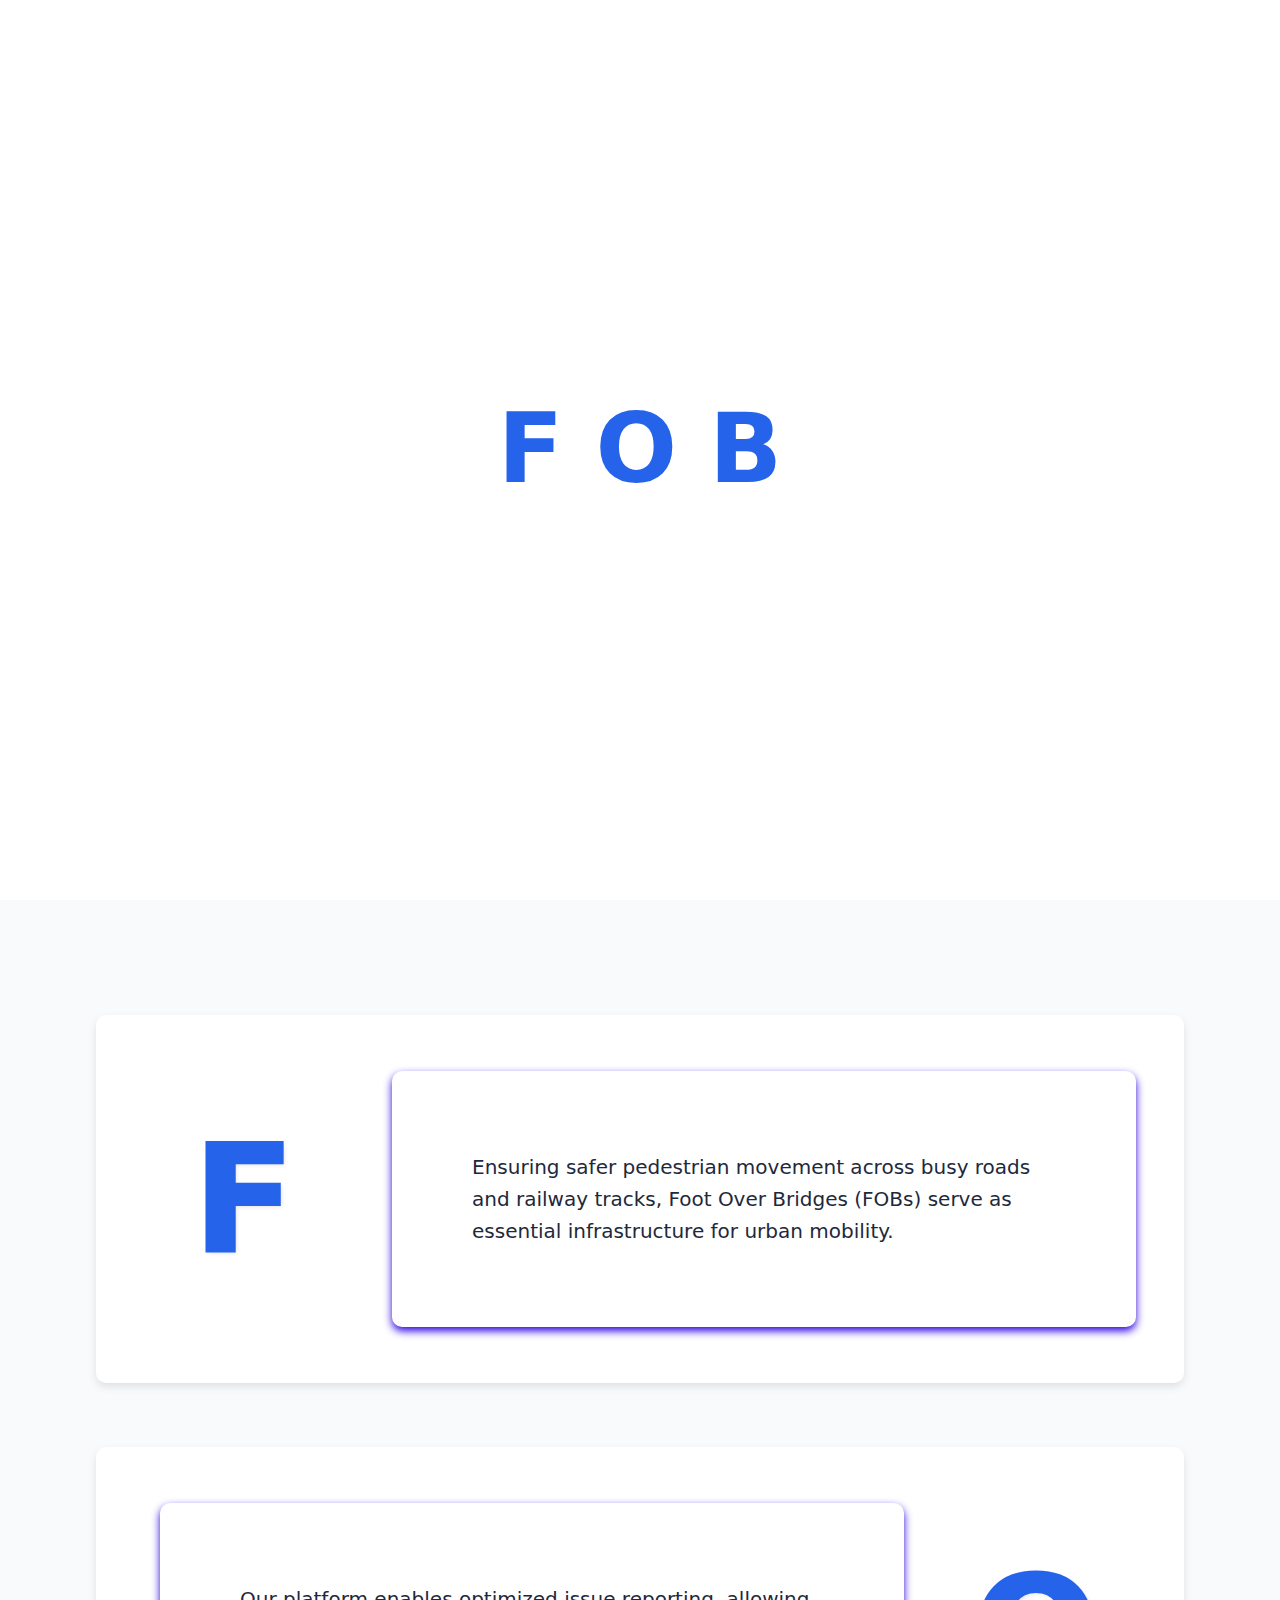
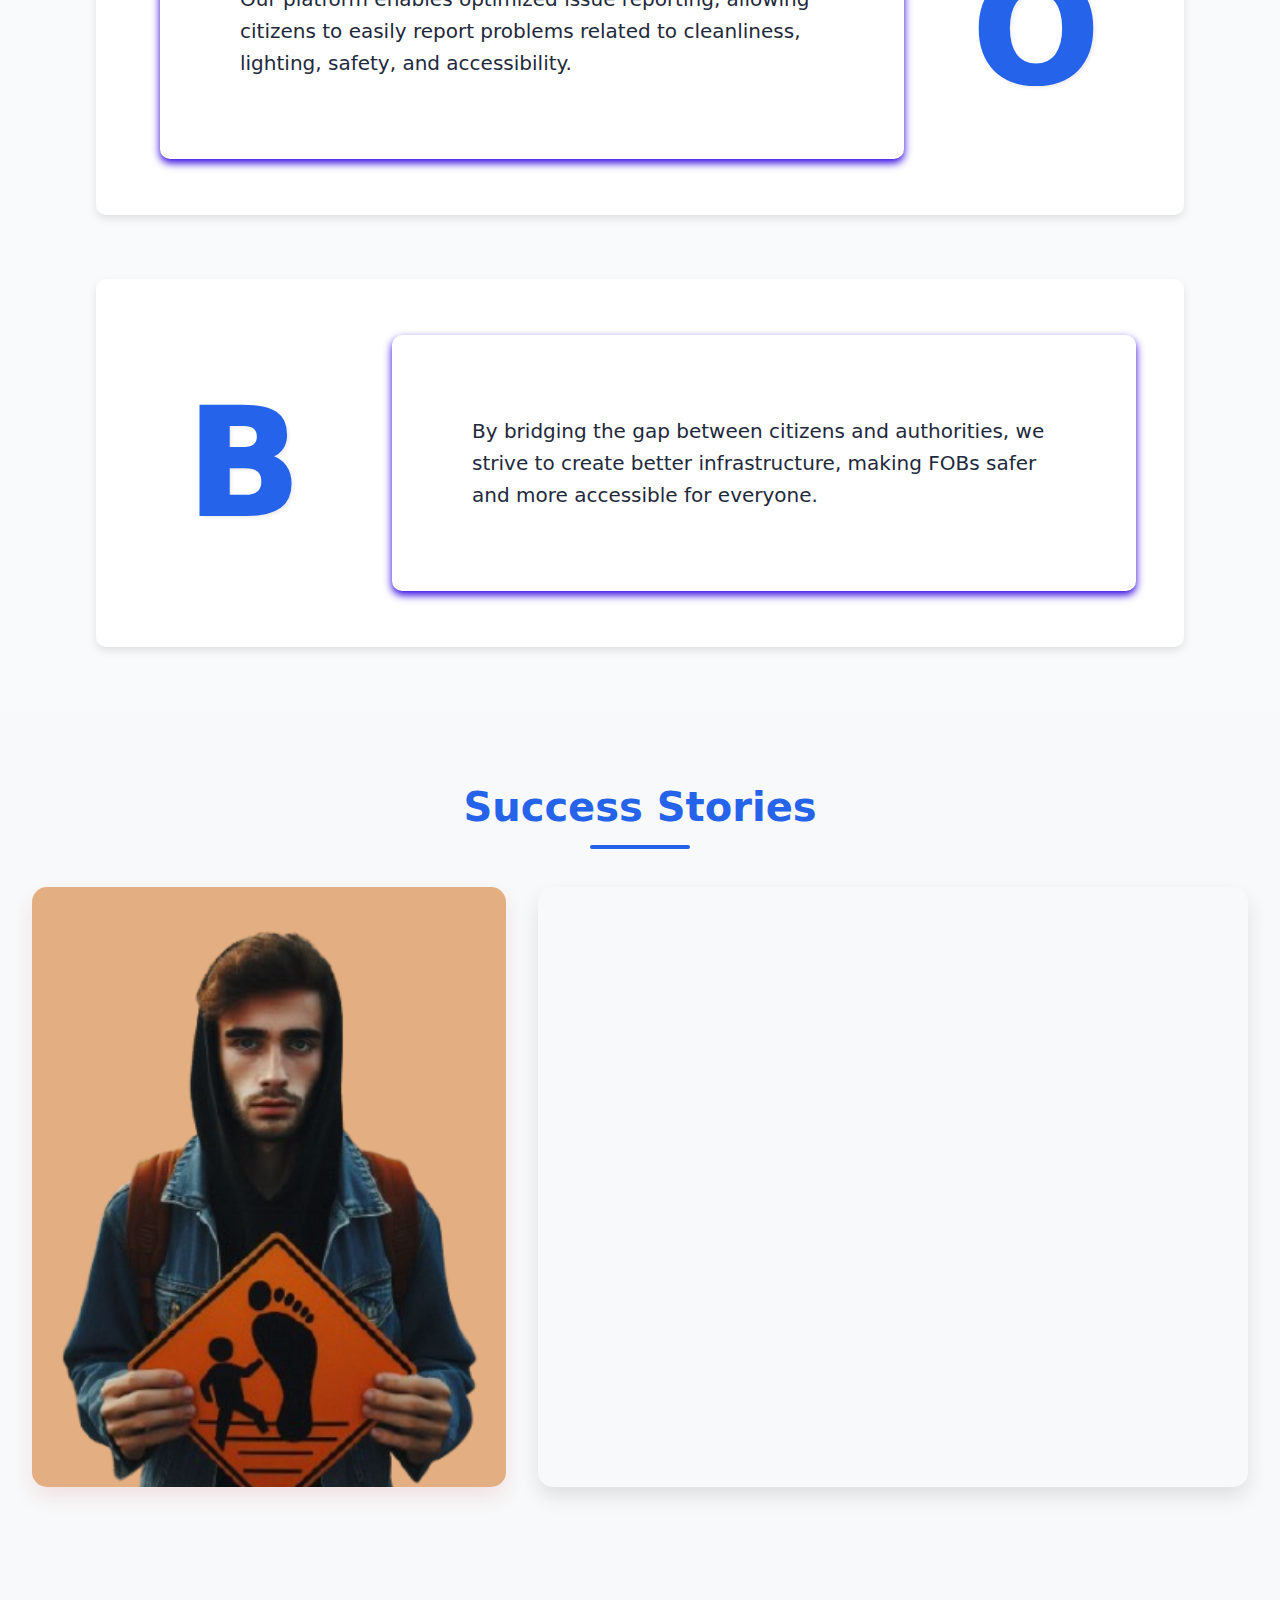
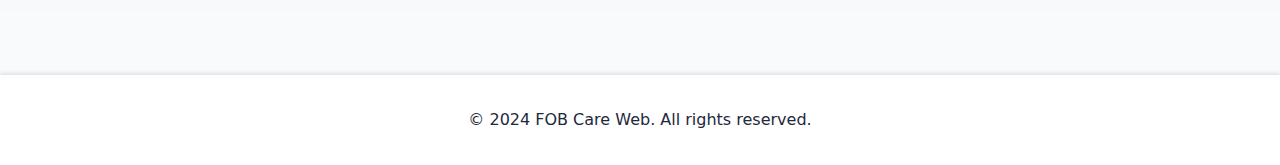
==== index.html @ 7dbd01ad "uploaded" ====
<!DOCTYPE html>
<html lang="en">
<head>
    <meta charset="UTF-8">
    <meta name="viewport" content="width=device-width, initial-scale=1.0">
    <title>FOB Care Web</title>
    <link rel="stylesheet" href="styles.css">
    <link rel="stylesheet" href="preloader.css">
  
</head>
<body>
    <!-- Preloader must be first element in body -->
    <div class="preloader">
        <div class="loader">
            <span class="letter">F</span>
            <span class="letter">O</span>
            <span class="letter">B</span>
        </div>
    </div>

    
    <nav class="navbar">
        <div class="nav-brand">FOB Care</div>
        <div class="nav-img">
            <img src="./Assets/img-1.png" alt="">
        <!-- <img src="./Assets/img-2.png" alt=""> -->
        </div>
        <ul class="nav-links">
            <!-- <li><a href="/" class="active">Home</a></li> -->
            <li><a href="/report.html">Report Issue</a></li>
            <!-- <li><a href="/about.html">About</a></li> -->
        </ul>
        <button class="mobile-menu" aria-label="Menu">
            <span></span>
            <span></span>
            <span></span>
        </button>
    </nav>
    
   
    <!-- https://media.istockphoto.com/id/1464033994/vector/pedestrian-bridge-over-the-road-in-the-city.jpg?s=612x612&w=0&k=20&c=4sXjrCrVqy48kPNddJQlP6oxWfRAxkTfW3t8BoJr6j8= -->

    <main>
        <section class="hero">
            <div class="slideshow">
                <div class="slide active">
                    <img src="https://media.istockphoto.com/id/1464033994/vector/pedestrian-bridge-over-the-road-in-the-city.jpg?s=612x612&w=0&k=20&c=4sXjrCrVqy48kPNddJQlP6oxWfRAxkTfW3t8BoJr6j8=" alt="FOB Image 1">
                </div>
                <div class="slide">
                    <img src="https://i0.wp.com/indiairf.com/wp-content/uploads/2021/04/2.jpg?fit=800%2C485&ssl=1" alt="FOB Image 2">
                </div>
                <div class="slide">
                    <img src="https://i0.wp.com/indiairf.com/wp-content/uploads/2021/04/22.jpg?fit=800%2C483&ssl=1" alt="FOB Image 3">
                </div>
                <button class="slide-btn prev" aria-label="Previous slide">❮</button>
                <button class="slide-btn next" aria-label="Next slide">❯</button>
            </div>
        </section>

        <section class="quick-actions">
            <div class="action-card">
                <h3>Report an Issue</h3>
                <p>Found a problem? Report here and we'll take care of it.</p>
                <a href="/report.html" class="btn">Report Now</a>
            </div>
           
            <div class="action-card">
                <h3>Make Suggestions</h3>
                <p>Help us improve FOB facilities with your suggestions.</p>
                <a href="/suggestions.html" class="btn">Suggest Now</a>
            </div>
        </section>

        <section>
            <div class="container">
                <div class="section">
                    <div class="letters">F</div>
                    <div class="card">Ensuring safer pedestrian movement across busy roads and railway tracks, Foot Over Bridges (FOBs) serve as essential infrastructure for urban mobility.</div>
                </div>
                <div class="section">
             
                    <div class="card">Our platform enables optimized issue reporting, allowing citizens to easily report problems related to cleanliness, lighting, safety, and accessibility.</div>
                  <div class="letters">O</div>
                </div>
                <div class="section">
                    <div class="letters">B</div>
                    <div class="card">By bridging the gap between citizens and authorities, we strive to create better infrastructure, making FOBs safer and more accessible for everyone.</div>
                </div>
            </div>
        </section>
    </main>

    <section class="success-story">
        <h2>Success Stories</h2>
        <div class="story-grid">
            <div class="story-card">
                <img src="./Assets/1000073910-removebg-preview (3).png" alt="Success Story 1"/>
            </div>
            <div class="story-card-2">
                <iframe src="https://www.youtube.com/embed/4c3TORsj12E?si=a6AoSbqplYJPWeFq" 
                        title="Road Safety Video 3" 
                        allowfullscreen></iframe>
            </div>
        </div>          
    </section>

    <footer>
        <p>&copy; 2024 FOB Care Web. All rights reserved.</p>
    </footer>

    <script src="js/preloader.js"></script>
    <script src="js/main.js"></script>
</body>
</html>
---- styles.css ----
:root {
    --primary-color: #2563eb;
    --secondary-color: #1e40af;
    --background-color: #f8fafc;
    --text-color: #1e293b;
    --border-radius: 8px;
}

* {
    margin: 0;
    padding: 0;
    box-sizing: border-box;
}

body {
    font-family: system-ui, -apple-system, sans-serif;
    line-height: 1.6;
    color: var(--text-color);
    background-color: var(--background-color);
}

/* Navbar */
.navbar {
    background-color: white;
    padding: 1rem 2rem;
    box-shadow: 0 2px 4px rgba(0,0,0,0.1);
    display: flex;
    justify-content: space-between;
    align-items: center;
    position: sticky;
    top: 0;
    z-index: 1000;
}

.nav-img{
    display: flex;
    justify-content: center;
    align-items: center;
    width: 50px;
    height: 50px;
}

.nav-brand {
    font-size: 1.5rem;
    font-weight: bold;
    color: var(--primary-color);
}

.nav-links {
    display: flex;
    gap: 2rem;
    list-style: none;
}

.nav-links a {
    text-decoration: none;
    color: var(--text-color);
    font-weight: 500;
    transition: color 0.3s;
}

.nav-links a:hover,
.nav-links a.active {
    color: var(--primary-color);
}

.mobile-menu {
    display: none;
}

/* Hero Section */
.hero {
    position: relative;
    height: 60vh;
    overflow: hidden;
    width: 100%;
    /* max-height: 600px;   */
}

.slideshow {
    height: 100%;
    position: relative;
    width: 100%;
}

.slide {
    position: absolute;
    top: 0;
    left: 0;
    width: 100%;
    height: 100%;
    opacity: 0;
    transition: opacity 0.5s ease-in-out;
}


.slide.active {
    opacity: 1;
}

.slide img {
    width: 100%;
    height: 100%;
    object-fit: cover;
    object-position: center;
}

.slide-btn {
    position: absolute;
    top: 50%;
    transform: translateY(-50%);
    background: rgba(0,0,0,0.5);
    color: white;
    border: none;
    padding: 1rem;
    cursor: pointer;
    font-size: 1.5rem;
    z-index: 2;
}

.prev { left: 1rem; }
.next { right: 1rem; }

/* Quick Actions */
.quick-actions {
    display: grid;
    grid-template-columns: repeat(auto-fit, minmax(300px, 1fr));
    gap: 2rem;
    padding: 4rem 2rem;
}

.action-card {
    background: white;
    padding: 2rem;
    border-radius: var(--border-radius);
    box-shadow: 0 2px 4px rgba(0,0,0,0.1);
    text-align: center;
}

.action-card h3 {
    color: var(--primary-color);
    margin-bottom: 1rem;
}

.btn {
    display: inline-block;
    padding: 0.75rem 1.5rem;
    background-color: var(--primary-color);
    color: white;
    text-decoration: none;
    border-radius: var(--border-radius);
    margin-top: 1rem;
    transition: background-color 0.3s;
}

.btn:hover {
    background-color: var(--secondary-color);
}

/* Map Section */
.map-section {
    padding: 4rem 2rem;
}

.map-section h2 {
    text-align: center;
    margin-bottom: 2rem;
}

#map {
    height: 400px;
    border-radius: var(--border-radius);
    overflow: hidden;
}

/* Footer */
footer {
    background-color: white;
    text-align: center;
    padding: 2rem;
    margin-top: 4rem;
    box-shadow: 0 -2px 4px rgba(0,0,0,0.1);
}

/* Responsive Design */
@media (max-width: 768px) {
    .nav-links {
        display: none;
    }

    .mobile-menu {
        display: block;
        background: none;
        border: none;
        cursor: pointer;
    }

    .mobile-menu span {
        display: block;
        width: 25px;
        height: 3px;
        background-color: var(--text-color);
        margin: 5px 0;
        transition: 0.3s;
    }

    .nav-links.active {
        display: flex;
        flex-direction: column;
        position: absolute;
        top: 100%;
        left: 0;
        right: 0;
        background-color: white;
        padding: 1rem;
        box-shadow: 0 2px 4px rgba(0,0,0,0.1);
    }

    .hero {
        height: 40vh;  /* Reduce height on mobile */
    }

    .slide-btn {
        padding: 0.5rem;  /* Smaller buttons on mobile */
        font-size: 1rem;
    }

    .prev { left: 0.5rem; }
    .next { right: 0.5rem; }
}

@media (max-width: 480px) {
    .hero {
        height: 30vh;  /* Even smaller height for very small devices */
    }
}

.container {
    width: 90%;  /* increased from 60% for better visibility */
    margin: 0 auto;  /* Add this to center the container */
    display: flex;   /* Add this to enable flex layout */
    flex-direction: column;  /* Add this to stack sections vertically */
    align-items: center;    /* Add this to center content horizontally */
    padding: 2rem;         /* Add some padding for better spacing */
    position: relative; /* Add this */
    z-index: 1; /* Add this */
}
.section {
    display: flex;
    align-items: center;
    justify-content: space-between;
    width: 100%;  /* changed from 140% */
    margin: 2rem 0; /* Increased margin */
    background: white;
    padding: 3rem; /* Increased padding */
    box-shadow: 0 4px 8px rgba(0, 0, 0, 0.1);
    border-radius: 10px;
    position: relative; /* Add this */
    z-index: 2; /* Add this */
    gap: 2rem;  /* added gap between letter and card */
}
.letters {
    display: block; /* Changed from flex */
    font-size: 150px;
    font-weight: 900; /* Increased from bold */
    color: var(--primary-color);
    min-width: 200px;  /* ensure minimum width */
    text-align: center;
    padding: 1rem;
    text-shadow: 2px 2px 4px rgba(0, 0, 0, 0.1);
    position: relative; /* Add this */
    z-index: 3; /* Add this */
    user-select: none; /* Prevent text selection */
    -webkit-text-stroke: 2px var(--primary-color); /* Add outline */
}
.card {
    flex: 1;
    padding: 5rem;
    margin-left: 1rem;
    /* background: #fff; */
    border-radius: 10px;
    width: 40%;
    font-size: 20px;
    box-shadow: 0 4px 8px rgb(44 0 222);
    z-index: 2;
}

.success-story {
    min-height: 100vh;
    background: #f8f9fa;
    padding: 4rem 2rem;
}

.success-story h2 {
    text-align: center;
    font-size: 2.5rem;
    color: var(--primary-color);
    margin-bottom: 3rem;
    position: relative;
}

.success-story h2:after {
    content: '';
    position: absolute;
    bottom: -10px;
    left: 50%;
    transform: translateX(-50%);
    width: 100px;
    height: 4px;
    background: var(--primary-color);
    border-radius: 2px;
}

.story-grid {
    display: flex;
    max-width: 1400px;
    margin: 0 auto;
    gap: 2rem;
    height: 600px;
}


.story-grid .story-card {
    width: 40%;
    position: relative;
    border-radius: 15px;
    overflow: hidden;
    background: rgb(227 174 129);
    box-shadow: 0 10px 20px rgba(178, 25, 25, 0.1);
    transition: transform 0.3s ease;
}

.story-grid .story-card:hover {
    transform: translateY(-10px);
}

.story-grid .story-card img {
    width: 100%;
    height: 100%;
    object-fit: cover;
    transition: transform 0.3s ease;
}

.story-grid .story-card:hover img {
    transform: scale(1.05);
}

.story-grid .story-card-2 {
    width: 60%;
    border-radius: 15px;
    overflow: hidden;
    box-shadow: 0 10px 20px rgba(0, 0, 0, 0.1);
}

.story-grid .story-card-2 iframe {
    width: 100%;
    height: 100%;
    border: none;
}

@media (max-width: 768px) {
    .story-grid {
        flex-direction: column;
        height: auto;
    }

    .story-grid .story-card,
    .story-grid .story-card-2 {
        width: 100%;
        height: 400px;
    }
}

@media (max-width: 480px) {
    .success-story {
        padding: 2rem 1rem;
    }

    .success-story h2 {
        font-size: 2rem;
    }

    .story-grid .story-card,
    .story-grid .story-card-2 {
        height: 300px;
    }
}

/* Comprehensive Responsive Design */
@media (min-width: 1400px) {
    .container {
        width: 80%;
        max-width: 1600px;
    }

    .hero {
        height: 70vh;
    }
}

@media (max-width: 1200px) {
    .container {
        width: 75%;
    }

    .section {
        width: 120%;
        padding: 40px;
    }

    .letter {
        font-size: 120px;
    }

    .quick-actions {
        grid-template-columns: repeat(2, 1fr);
    }
}

@media (max-width: 992px) {
    .container {
        width: 85%;
    }

    .section {
        width: 100%;
        flex-direction: column;
        gap: 2rem;
    }

    .letter {
        font-size: 100px;
    }

    .nav-img {
        width: 40px;
        height: 40px;
    }

    .hero {
        height: 50vh;
    }
}

@media (max-width: 768px) {
    /* ...existing mobile menu code... */

    .container {
        width: 95%;
        padding: 1rem;
    }

    .section {
        padding: 2rem;
    }

    .letter {
        font-size: 120px;
        margin-bottom: 1rem;
    }

    .card {
        margin-left: 0;
        margin-top: 1rem;
    }

    .quick-actions {
        grid-template-columns: 1fr;
        padding: 2rem 1rem;
    }

    .action-card {
        padding: 1.5rem;
    }

    .nav-brand {
        font-size: 1.2rem;
    }

    .section {
        flex-direction: column;
        padding: 1.5rem;
    }

    .letter {
        color: #2563eb;
        font-size: 120px;
        min-width: 150px;
    }
}

@media (max-width: 480px) {
    /* ...existing mobile code... */

    .section {
        padding: 20px;
    }

    .letter {
        font-size: 60px;
    }

    .card {
        padding: 15px;
    }

    .nav-img {
        width: 30px;
        height: 30px;
    }

    .btn {
        padding: 0.5rem 1rem;
        font-size: 0.9rem;
    }

    .letter {
        font-size: 100px;
        min-width: 120px;
    }
}

/* Fix for devices with notch */
@supports (padding-top: env(safe-area-inset-top)) {
    .navbar {
        padding-top: calc(1rem + env(safe-area-inset-top));
        padding-left: calc(1rem + env(safe-area-inset-left));
        padding-right: calc(1rem + env(safe-area-inset-right));
    }
}

/* Fix for ultra-wide screens */
@media (min-aspect-ratio: 21/9) {
    .hero {
        max-height: 800px;
    }
}

/* Fix for landscape mode on mobile */
@media (max-height: 500px) and (orientation: landscape) {
    .hero {
        height: 100vh;
    }

    .nav-links.active {
        max-height: 80vh;
        overflow-y: auto;
    }

    .section {
        flex-direction: row;
    }
}

/* Add smooth scrolling for the whole page */
html {
    scroll-behavior: smooth;
}

/* Fix for reduced motion preference */
@media (prefers-reduced-motion: reduce) {
    html {
        scroll-behavior: auto;
    }

    * {
        transition: none !important;
        animation: none !important;
    }
}
---- preloader.css ----
.preloader {
    position: fixed;
    top: 0;
    left: 0;
    width: 100%;
    height: 100vh;
    background: #ffffff;
    display: flex;
    justify-content: center;
    align-items: center;
    z-index: 99999;
}

.preloader.fade-out {
    opacity: 0;
    visibility: hidden;
    transition: all 0.5s ease-out;
}

.loader {
    display: flex;
    gap: 2rem;
}

.loader .letter {
    font-size: 6rem;
    font-weight: 900;
    color: #2563eb;
    animation: bounce 1s ease-in-out infinite;
    opacity: 0;
    transform: translateY(50px);
}

.loader .letter.visible {
    opacity: 1;
    transform: translateY(0);
    transition: opacity 0.5s ease-out, transform 0.5s ease-out;
}

.loader .letter:nth-child(1) { animation-delay: 0s; }
.loader .letter:nth-child(2) { animation-delay: 0.2s; }
.loader .letter:nth-child(3) { animation-delay: 0.4s; }

@keyframes bounce {
    0%, 100% {
        transform: translateY(0);
    }
    50% {
        transform: translateY(-30px);
    }
}
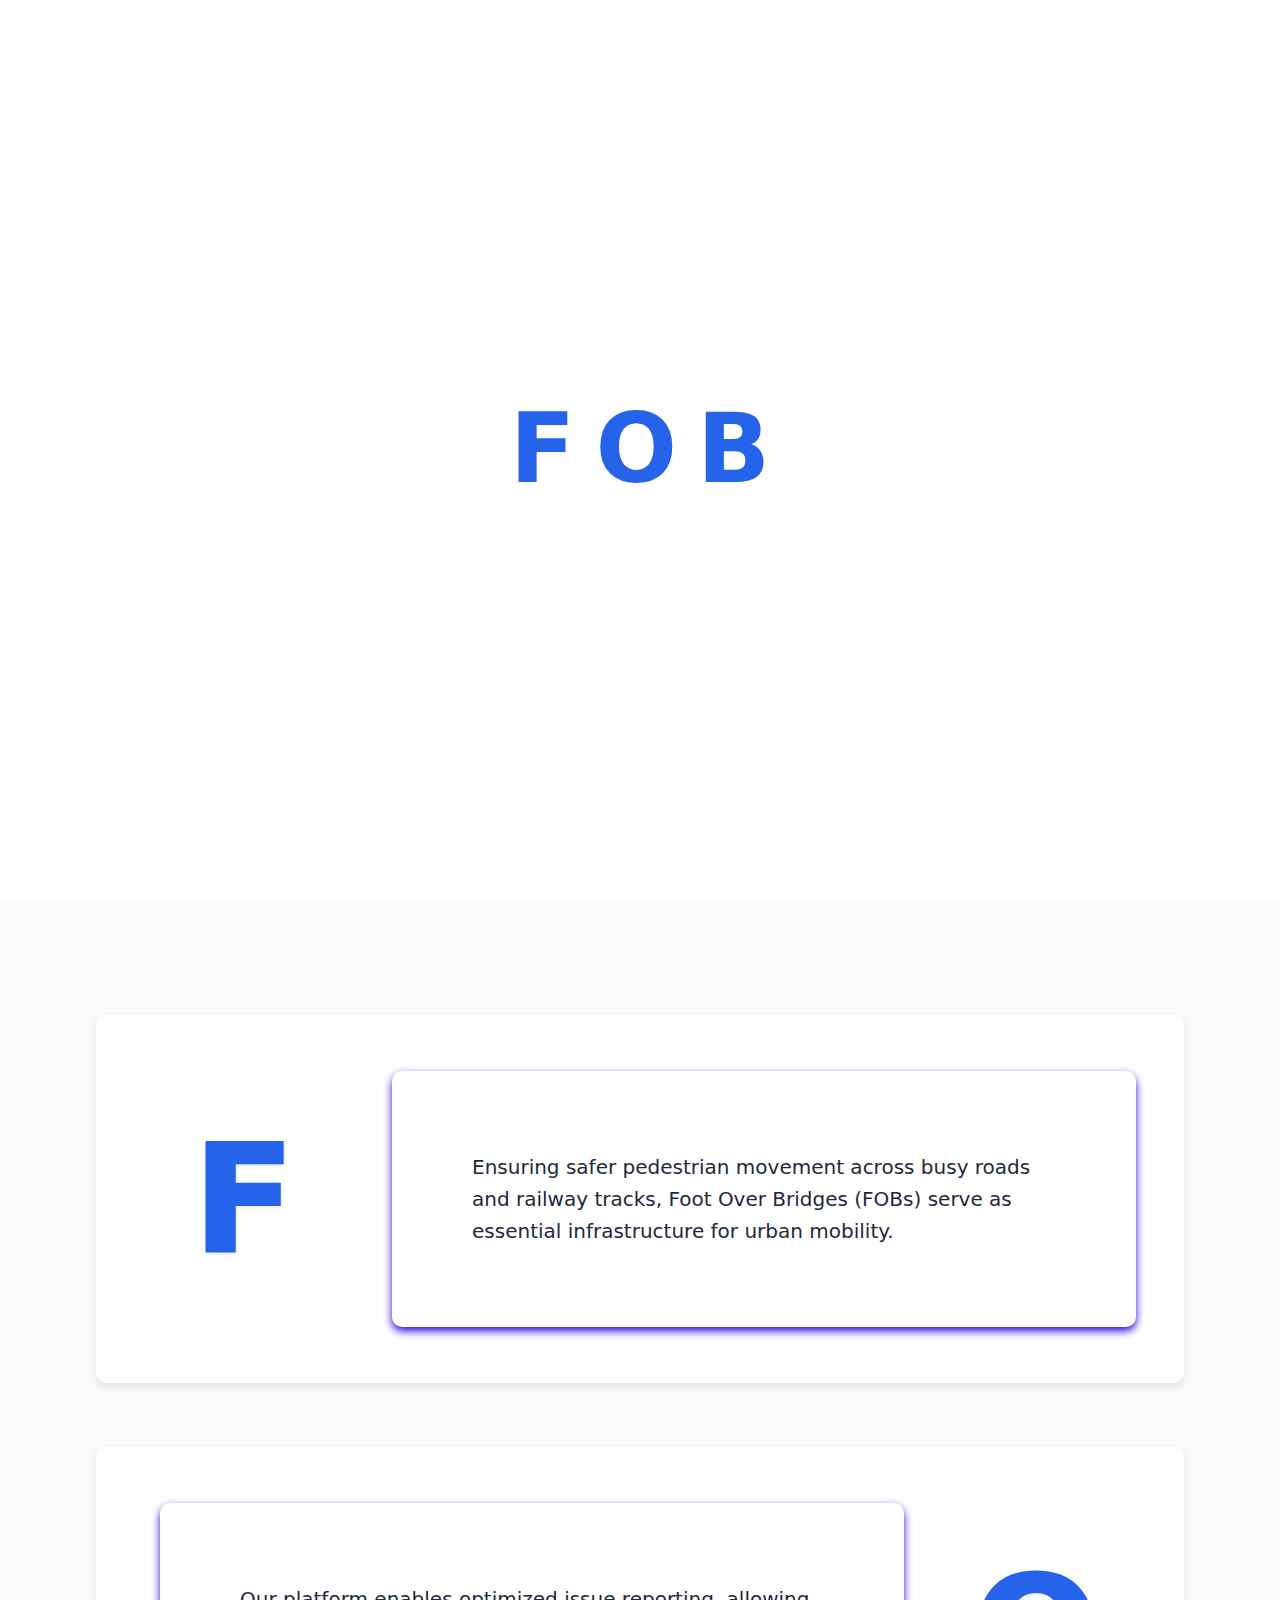
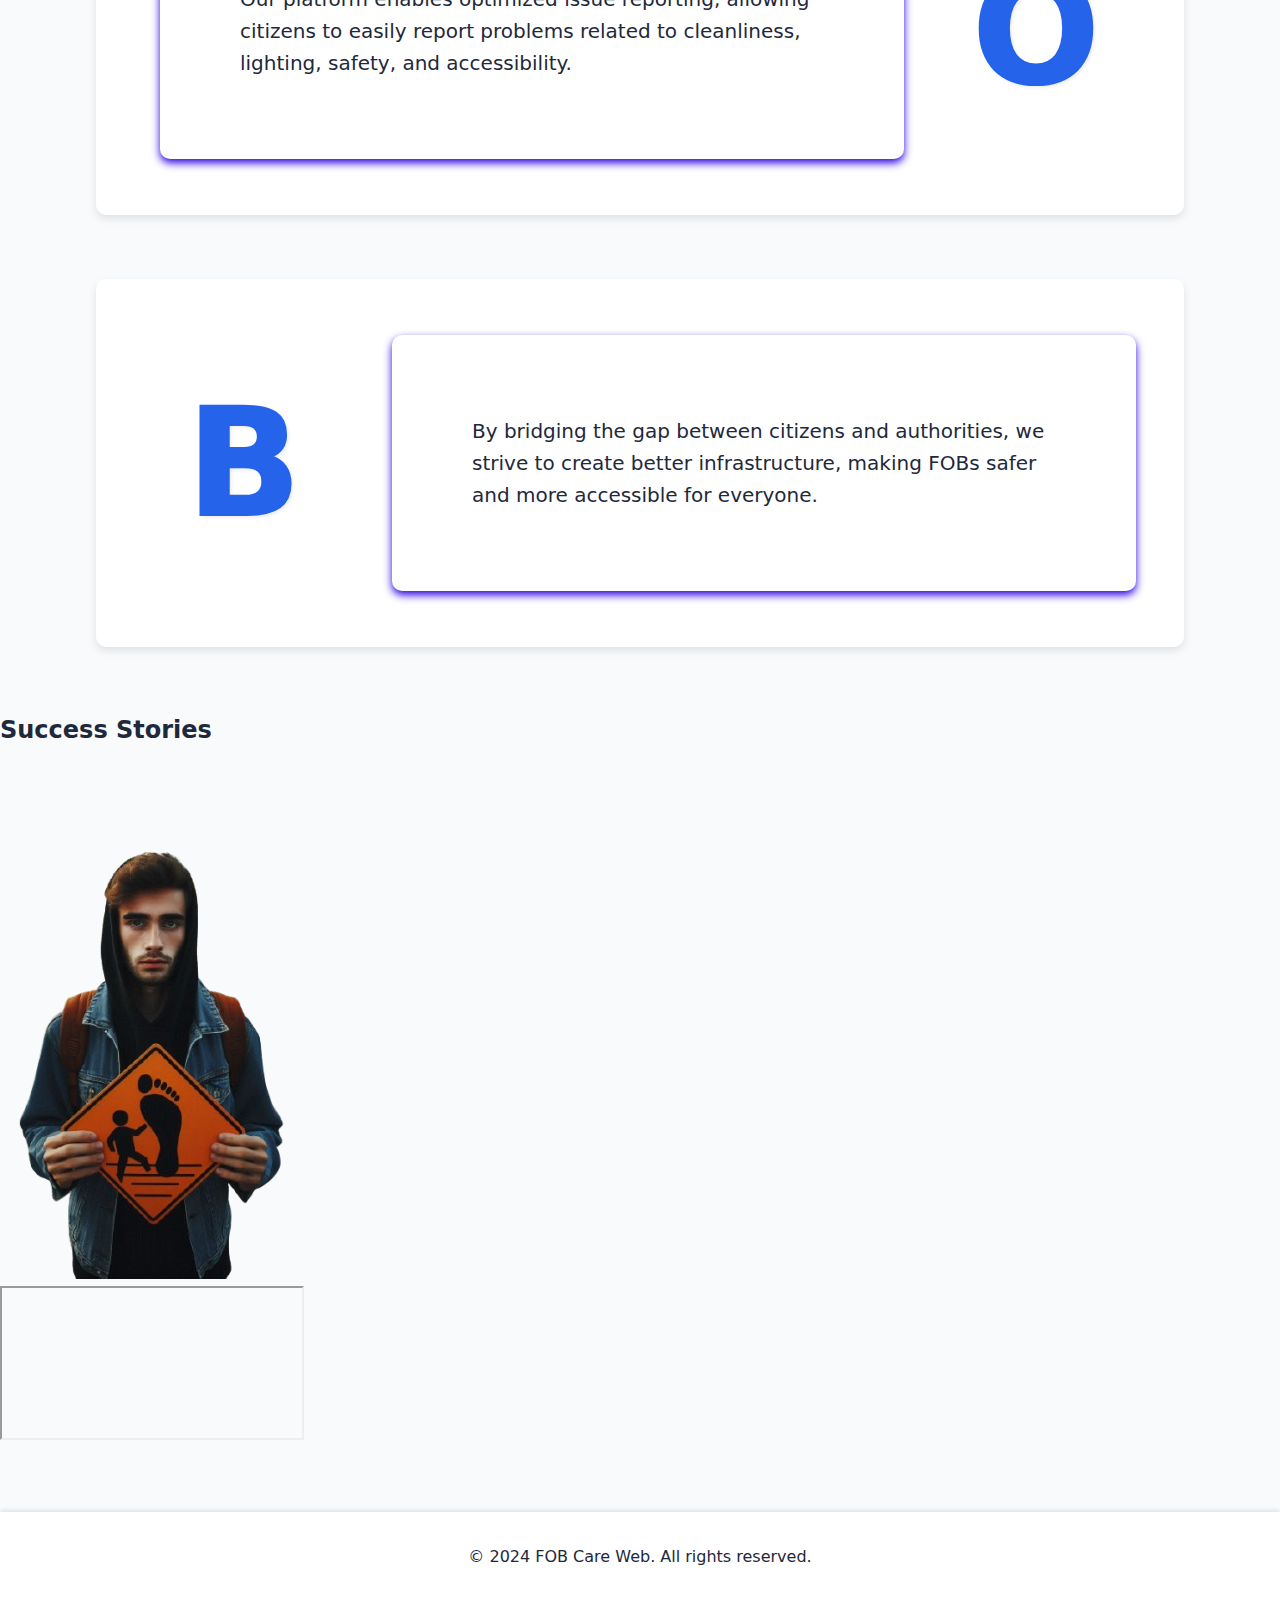
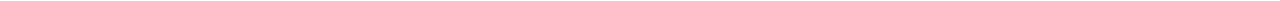
==== commit b4f433de: "links error fixed" ====
--- a/index.html
+++ b/index.html
@@ -27,7 +27,7 @@
         </div>
         <ul class="nav-links">
             <!-- <li><a href="/" class="active">Home</a></li> -->
-            <li><a href="/report.html">Report Issue</a></li>
+            <li><a href="./report.html">Report Issue</a></li>
             <!-- <li><a href="/about.html">About</a></li> -->
         </ul>
         <button class="mobile-menu" aria-label="Menu">
@@ -61,13 +61,13 @@
             <div class="action-card">
                 <h3>Report an Issue</h3>
                 <p>Found a problem? Report here and we'll take care of it.</p>
-                <a href="/report.html" class="btn">Report Now</a>
+                <a href="./report.html" class="btn">Report Now</a>
             </div>
            
             <div class="action-card">
                 <h3>Make Suggestions</h3>
                 <p>Help us improve FOB facilities with your suggestions.</p>
-                <a href="/suggestions.html" class="btn">Suggest Now</a>
+                <a href="./videos.html" class="btn">Suggest Now</a>
             </div>
         </section>
 
--- a/styles.css
+++ b/styles.css
@@ -23,7 +23,7 @@
 .navbar {
     background-color: white;
     padding: 1rem 2rem;
-    box-shadow: 0 2px 4px rgba(0,0,0,0.1);
+    box-shadow: 0 2px 4px rgba(0, 0, 0, 0.1);
     display: flex;
     justify-content: space-between;
     align-items: center;
@@ -32,7 +32,7 @@
     z-index: 1000;
 }
 
-.nav-img{
+.nav-img {
     display: flex;
     justify-content: center;
     align-items: center;
@@ -109,7 +109,7 @@
     position: absolute;
     top: 50%;
     transform: translateY(-50%);
-    background: rgba(0,0,0,0.5);
+    background: rgba(0, 0, 0, 0.5);
     color: white;
     border: none;
     padding: 1rem;
@@ -118,8 +118,13 @@
     z-index: 2;
 }
 
-.prev { left: 1rem; }
-.next { right: 1rem; }
+.prev {
+    left: 1rem;
+}
+
+.next {
+    right: 1rem;
+}
 
 /* Quick Actions */
 .quick-actions {
@@ -133,7 +138,7 @@
     background: white;
     padding: 2rem;
     border-radius: var(--border-radius);
-    box-shadow: 0 2px 4px rgba(0,0,0,0.1);
+    box-shadow: 0 2px 4px rgba(0, 0, 0, 0.1);
     text-align: center;
 }
 
@@ -179,7 +184,7 @@
     text-align: center;
     padding: 2rem;
     margin-top: 4rem;
-    box-shadow: 0 -2px 4px rgba(0,0,0,0.1);
+    box-shadow: 0 -2px 4px rgba(0, 0, 0, 0.1);
 }
 
 /* Responsive Design */
@@ -213,76 +218,101 @@
         right: 0;
         background-color: white;
         padding: 1rem;
-        box-shadow: 0 2px 4px rgba(0,0,0,0.1);
+        box-shadow: 0 2px 4px rgba(0, 0, 0, 0.1);
     }
 
     .hero {
-        height: 40vh;  /* Reduce height on mobile */
+        height: 40vh;
+        /* Reduce height on mobile */
     }
 
     .slide-btn {
-        padding: 0.5rem;  /* Smaller buttons on mobile */
+        padding: 0.5rem;
+        /* Smaller buttons on mobile */
         font-size: 1rem;
     }
 
-    .prev { left: 0.5rem; }
-    .next { right: 0.5rem; }
+    .prev {
+        left: 0.5rem;
+    }
+
+    .next {
+        right: 0.5rem;
+    }
 }
 
 @media (max-width: 480px) {
     .hero {
-        height: 30vh;  /* Even smaller height for very small devices */
+        height: 30vh;
+        /* Even smaller height for very small devices */
     }
 }
 
 .container {
-    width: 90%;  /* increased from 60% for better visibility */
-    margin: 0 auto;  /* Add this to center the container */
-    display: flex;   /* Add this to enable flex layout */
-    flex-direction: column;  /* Add this to stack sections vertically */
-    align-items: center;    /* Add this to center content horizontally */
-    padding: 2rem;         /* Add some padding for better spacing */
-    position: relative; /* Add this */
-    z-index: 1; /* Add this */
-}
+    width: 90%;
+    margin: 0 auto;
+    display: flex;
+    flex-direction: column;
+    align-items: center;
+    padding: 2rem;
+    position: relative;
+    z-index: 1;
+}
+
 .section {
     display: flex;
     align-items: center;
     justify-content: space-between;
-    width: 100%;  /* changed from 140% */
-    margin: 2rem 0; /* Increased margin */
+    width: 100%;
+    margin: 2rem 0;
     background: white;
-    padding: 3rem; /* Increased padding */
+    padding: 3rem;
     box-shadow: 0 4px 8px rgba(0, 0, 0, 0.1);
     border-radius: 10px;
-    position: relative; /* Add this */
-    z-index: 2; /* Add this */
-    gap: 2rem;  /* added gap between letter and card */
-}
+    position: relative;
+    z-index: 2;
+    gap: 2rem;
+}
+
 .letters {
-    display: block; /* Changed from flex */
+    display: block;
     font-size: 150px;
-    font-weight: 900; /* Increased from bold */
+    font-weight: 900;
     color: var(--primary-color);
-    min-width: 200px;  /* ensure minimum width */
+    min-width: 200px;
     text-align: center;
     padding: 1rem;
     text-shadow: 2px 2px 4px rgba(0, 0, 0, 0.1);
-    position: relative; /* Add this */
-    z-index: 3; /* Add this */
-    user-select: none; /* Prevent text selection */
-    -webkit-text-stroke: 2px var(--primary-color); /* Add outline */
-}
+    position: relative;
+    z-index: 3;
+    user-select: none;
+    -webkit-text-stroke: 2px var(--primary-color);
+}
+
 .card {
     flex: 1;
     padding: 5rem;
-    margin-left: 1rem;
-    /* background: #fff; */
+    margin-left: 1rem;  
     border-radius: 10px;
     width: 40%;
     font-size: 20px;
     box-shadow: 0 4px 8px rgb(44 0 222);
     z-index: 2;
+}
+
+@media (max-width: 768px) {
+    .section {
+        flex-direction: column; 
+    }
+
+    .letters {
+        order: -1; 
+        margin-bottom: 1rem; 
+
+    .card {
+        width: 100%; 
+        padding: 2rem; 
+    }
 }
 
 .success-story {
@@ -567,4 +597,40 @@
         transition: none !important;
         animation: none !important;
     }
+}
+
+
+
+/* Add this at the end of your styles.css file */
+
+@media (max-width: 768px) {
+    .container {
+        width: 100%;
+        /* Adjust width */
+        padding: 1rem;
+        /* Add padding for spacing */
+    }
+
+    .section {
+        flex-direction: column;
+        /* Stack sections vertically */
+        align-items: center;
+        /* Center content horizontally */
+        padding: 1rem;
+        /* Adjust padding for better spacing */
+    }
+
+    .letters {
+        font-size: 100px;
+        /* Adjust font size */
+        margin-bottom: 1rem;
+        /* Add margin for spacing */
+    }
+
+    .card {
+        width: 100%;
+        /* Adjust width */
+        padding: 1rem;
+        /* Adjust padding */
+    }
 }--- a/preloader.css
+++ b/preloader.css
@@ -3,23 +3,33 @@
     top: 0;
     left: 0;
     width: 100%;
-    height: 100vh;
+    height: 100%;
     background: #ffffff;
     display: flex;
-    justify-content: center;
-    align-items: center;
+    justify-content: center; 
+    align-items: center; 
     z-index: 99999;
+    overflow: hidden;
 }
 
 .preloader.fade-out {
     opacity: 0;
     visibility: hidden;
-    transition: all 0.5s ease-out;
+    transition: opacity 0.5s ease-out;
 }
 
 .loader {
+    position: absolute;
+    left: 0;
+    right: 0;
+    top: 50%;
+    transform: translateY(-50%);
     display: flex;
-    gap: 2rem;
+    justify-content: center; 
+    align-items: center; 
+    width: 100%;
+    padding: 0 20px;
+    box-sizing: border-box;
 }
 
 .loader .letter {
@@ -29,6 +39,12 @@
     animation: bounce 1s ease-in-out infinite;
     opacity: 0;
     transform: translateY(50px);
+    user-select: none;
+    -webkit-font-smoothing: antialiased;
+    -moz-osx-font-smoothing: grayscale;
+    text-align: center;
+    flex: 0 0 auto;
+    margin: 0 10px;
 }
 
 .loader .letter.visible {
@@ -37,9 +53,17 @@
     transition: opacity 0.5s ease-out, transform 0.5s ease-out;
 }
 
-.loader .letter:nth-child(1) { animation-delay: 0s; }
-.loader .letter:nth-child(2) { animation-delay: 0.2s; }
-.loader .letter:nth-child(3) { animation-delay: 0.4s; }
+.loader .letter:nth-child(1) {
+    animation-delay: 0s;
+}
+
+.loader .letter:nth-child(2) {
+    animation-delay: 0.2s;
+}
+
+.loader .letter:nth-child(3) {
+    animation-delay: 0.4s;
+}
 
 @keyframes bounce {
     0%, 100% {
@@ -49,3 +73,22 @@
         transform: translateY(-30px);
     }
 }
+
+/* Responsive for different screen sizes */
+@media (max-width: 768px) {
+    .loader .letter {
+        font-size: 4rem; 
+        margin: 0 5px;
+    }
+    .loader {
+        padding: 0 10px;
+    }
+}
+
+@media (max-width: 480px) {
+    .loader .letter {
+        font-size: 3rem; 
+        margin: 0 3px;
+    }
+   
+}
